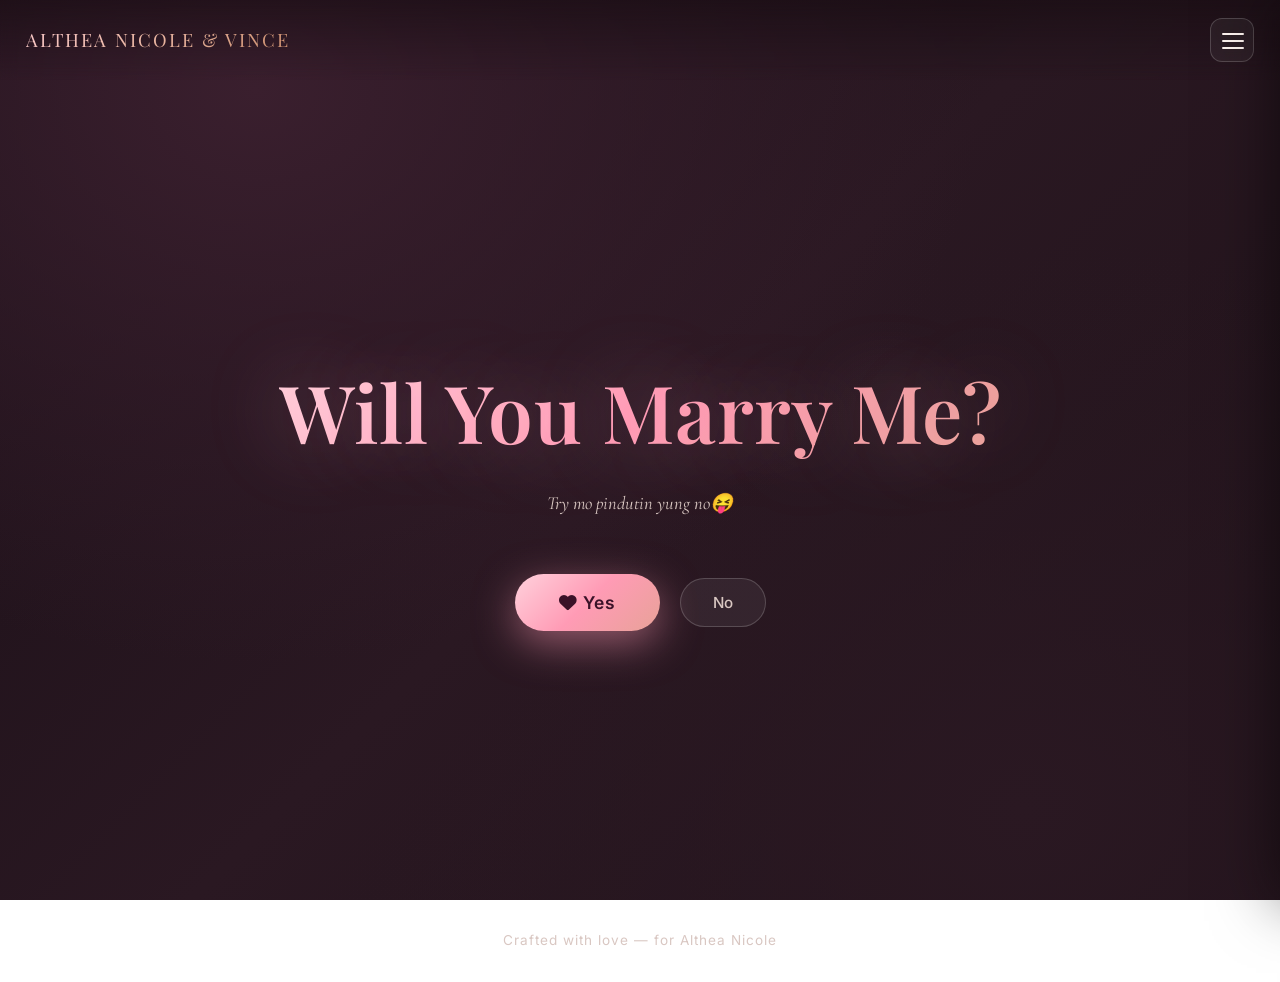
==== marry.html @ 07c17ad5 "Add files via upload" ====
<!DOCTYPE html>
<html lang="en">
<head>
<meta charset="UTF-8">
<meta name="viewport" content="width=device-width,initial-scale=1">
<title>Will You Marry Me?</title>
<meta name="description" content="A premium romantic story made just for you.">
<link rel="preconnect" href="https://fonts.googleapis.com">
<link rel="preconnect" href="https://fonts.gstatic.com" crossorigin>
<link href="https://fonts.googleapis.com/css2?family=Playfair+Display:wght@500;600;700&family=Cormorant+Garamond:ital,wght@1,400;1,500&family=Inter:wght@300;400;500;600&family=Dancing+Script:wght@500;700&display=swap" rel="stylesheet">
<link rel="stylesheet" href="https://cdnjs.cloudflare.com/ajax/libs/font-awesome/6.5.2/css/all.min.css">
<link rel="stylesheet" href="style.css">
</head>
<body>
<main>

<section class="marry" id="marryMain">
  <h1>Will You Marry Me?</h1>
  <p class="sub">Try mo pindutin yung no😝</p>
  <div class="marry-btns" id="marryBtns">
    <button id="yesBtn"><i class="fa-solid fa-heart"></i> Yes</button>
    <button id="noBtn">No</button>
  </div>
</section>

<div class="celebration" id="celebration">
  <h1>U Said Yes</h1>
  <p class="forever">Forever nayan madi nak ibat-batin wen.</p>
</div>

</main>
<footer>Crafted with love &mdash; for Althea Nicole</footer>
<script src="script.js"></script>
<script>initMarry();</script>
</body>
</html>
---- style.css ----
/* ============================================================
   FOR MY LOVE — Premium Romantic Website (v2)
   Luxury aesthetic: soft pink, rose gold, glassmorphism
   ============================================================ */

:root{
  --bg-1:#1a0f17;
  --bg-2:#2a1822;
  --bg-3:#3a1f2e;
  --surface: rgba(255,255,255,0.06);
  --surface-2: rgba(255,255,255,0.10);
  --border: rgba(255,255,255,0.18);
  --text:#fff6f2;
  --muted:#d9c7c2;
  --pink:#ffb6c8;
  --pink-2:#ff8fb1;
  --pink-soft:#ffd8e4;
  --rose-gold:#e8b4a0;
  --rose-gold-2:#c98c6b;
  --gradient-pink: linear-gradient(135deg,#ffd1dc 0%, #ff9bb5 50%, #e8a298 100%);
  --gradient-rose: linear-gradient(135deg,#f8c8c8 0%, #e8b4a0 50%, #c98c6b 100%);
  --gradient-bg: radial-gradient(at 20% 10%, #3a1f2e 0%, transparent 50%),
                 radial-gradient(at 80% 90%, #2a1822 0%, transparent 50%),
                 linear-gradient(135deg,#1a0f17 0%, #2a1822 50%, #1f1219 100%);
  --shadow-soft: 0 10px 40px rgba(255,140,170,.18), 0 2px 10px rgba(0,0,0,.25);
  --shadow-lg: 0 30px 80px rgba(255,140,170,.25), 0 10px 30px rgba(0,0,0,.4);
  --glow: 0 0 24px rgba(255,182,200,.55), 0 0 60px rgba(255,140,170,.25);
  --radius:18px;
  --ease: cubic-bezier(.22,.61,.36,1);
}

*{box-sizing:border-box;margin:0;padding:0}
html,body{min-height:100%}
body{
  font-family:'Inter','Poppins',system-ui,sans-serif;
  color:var(--text);
  background:var(--gradient-bg);
  background-attachment:fixed;
  line-height:1.6;
  -webkit-font-smoothing:antialiased;
  overflow-x:hidden;
}
a{color:inherit;text-decoration:none}
img{max-width:100%;display:block}
h1,h2,h3{font-family:'Playfair Display','Cormorant Garamond',serif;font-weight:600;letter-spacing:.5px}

/* ===== Background particles ===== */
.particles{position:fixed;inset:0;z-index:0;pointer-events:none;overflow:hidden}
.particles span{
  position:absolute;bottom:-40px;
  color:var(--pink-soft);opacity:.45;
  filter:blur(.3px);
  animation:rise linear infinite;
}
@keyframes rise{
  0%{transform:translateY(0) scale(.6) rotate(0);opacity:0}
  10%{opacity:.7}
  100%{transform:translateY(-115vh) scale(1.1) rotate(360deg);opacity:0}
}

/* ===== Navigation: Hamburger + Glass Sidebar ===== */
.topbar{
  position:fixed;top:0;left:0;right:0;z-index:90;
  display:flex;align-items:center;justify-content:space-between;
  padding:18px 26px;
  background:linear-gradient(to bottom, rgba(20,10,15,.55), transparent);
  backdrop-filter:blur(8px);
  -webkit-backdrop-filter:blur(8px);
}
.brand{
  font-family:'Playfair Display',serif;
  font-size:1.15rem;letter-spacing:2px;text-transform:uppercase;
  background:var(--gradient-rose);
  -webkit-background-clip:text;background-clip:text;color:transparent;
}
.hamburger{
  position:relative;width:44px;height:44px;border:none;cursor:pointer;
  background:var(--surface);backdrop-filter:blur(10px);
  border:1px solid var(--border);border-radius:12px;
  display:grid;place-items:center;transition:.3s var(--ease);
}
.hamburger:hover{background:var(--surface-2);box-shadow:var(--glow)}
.hamburger span{
  position:absolute;left:11px;width:22px;height:2px;
  background:var(--text);border-radius:2px;
  transition:.35s var(--ease);
}
.hamburger span:nth-child(1){top:14px}
.hamburger span:nth-child(2){top:21px}
.hamburger span:nth-child(3){top:28px}
.hamburger.open span:nth-child(1){top:21px;transform:rotate(45deg)}
.hamburger.open span:nth-child(2){opacity:0}
.hamburger.open span:nth-child(3){top:21px;transform:rotate(-45deg)}

.menu-overlay{
  position:fixed;inset:0;background:rgba(0,0,0,.55);
  backdrop-filter:blur(6px);opacity:0;pointer-events:none;
  transition:opacity .35s var(--ease);z-index:95;
}
.menu-overlay.open{opacity:1;pointer-events:auto}

.sidemenu{
  position:fixed;top:0;right:0;height:100%;
  width:min(340px,86vw);z-index:100;
  background:rgba(30,18,24,.55);
  backdrop-filter:blur(22px);-webkit-backdrop-filter:blur(22px);
  border-left:1px solid var(--border);
  box-shadow:-20px 0 60px rgba(0,0,0,.55);
  transform:translateX(105%);
  transition:transform .5s var(--ease);
  display:flex;flex-direction:column;
  padding:90px 28px 30px;
  
  overflow-y: auto;
overflow-x: hidden;
scroll-behavior: smooth;
}
.sidemenu.open{transform:translateX(0)}
.sidemenu .close{
  position:absolute;top:22px;right:22px;
  width:38px;height:38px;border-radius:50%;
  background:var(--surface);border:1px solid var(--border);color:var(--text);
  cursor:pointer;display:grid;place-items:center;transition:.3s;
}
.sidemenu .close:hover{background:var(--surface-2);transform:rotate(90deg)}
.sidemenu h3{
  font-size:.78rem;letter-spacing:3px;text-transform:uppercase;
  color:var(--muted);margin-bottom:18px;font-family:'Inter',sans-serif;font-weight:500;
}
.sidemenu ul{list-style:none;display:flex;flex-direction:column;gap:4px}
.sidemenu a{
  display:flex;align-items:center;gap:14px;
  padding:13px 16px;border-radius:12px;
  font-size:.98rem;color:var(--text);
  transition:.3s var(--ease);
  border:1px solid transparent;
}
.sidemenu a i{width:18px;color:var(--pink);font-size:.95rem;transition:.3s}
.sidemenu a:hover{background:var(--surface);transform:translateX(4px)}
.sidemenu a.active{
  background:var(--gradient-pink);color:#3a1228;font-weight:600;
  box-shadow:0 8px 24px rgba(255,155,181,.35);
}
.sidemenu a.active i{color:#3a1228}

/* ===== Layout ===== */
main{position:relative;z-index:2;padding-top:90px;min-height:100vh}
.container{max-width:1100px;margin:0 auto;padding:0 24px}
section{padding:60px 0}

.page-title{
  text-align:center;font-size:clamp(2rem,5vw,3.4rem);
  margin-bottom:8px;
  background:var(--gradient-pink);
  -webkit-background-clip:text;background-clip:text;color:transparent;
  text-shadow:0 0 60px rgba(255,182,200,.25);
}
.page-subtitle{text-align:center;color:var(--muted);margin-bottom:48px;font-style:italic}

/* ===== Glass card ===== */
.glass{
  background:var(--surface);
  backdrop-filter:blur(14px);-webkit-backdrop-filter:blur(14px);
  border:1px solid var(--border);
  border-radius:var(--radius);
  box-shadow:var(--shadow-soft);
}

/* ===== Buttons ===== */
.btn{
  display:inline-flex;align-items:center;gap:10px;
  padding:14px 30px;border-radius:50px;
  font-family:'Inter',sans-serif;font-weight:500;font-size:.95rem;
  letter-spacing:.5px;cursor:pointer;border:none;
  background:var(--gradient-pink);color:#3a1228;
  box-shadow:var(--shadow-soft);
  transition:.35s var(--ease);
}
.btn:hover{transform:translateY(-2px);box-shadow:var(--shadow-lg)}
.btn.ghost{
  background:var(--surface);color:var(--text);
  border:1px solid var(--border);backdrop-filter:blur(10px);
}
.btn.ghost:hover{background:var(--surface-2)}

/* ===== HOME ===== */
.hero{
  min-height:calc(100vh - 90px);
  display:flex;flex-direction:column;align-items:center;justify-content:center;
  text-align:center;padding:40px 24px;
}
.hero .typing{color:var(--muted);font-size:1.05rem;margin-bottom:24px;min-height:1.5em;letter-spacing:.5px}
.hero .typing::after{content:"|";color:var(--pink);animation:blink 1s steps(1) infinite;margin-left:2px}
@keyframes blink{50%{opacity:0}}
.hero h1{
  font-size:clamp(2.8rem,8vw,5.5rem);font-weight:700;
  background:var(--gradient-pink);
  -webkit-background-clip:text;background-clip:text;color:transparent;
  text-shadow:0 0 80px rgba(255,182,200,.35);
  margin-bottom:6px;line-height:1.1;
}
.hero .name{
  font-family:'Dancing Script',cursive;font-weight:700;
  font-size:clamp(2rem,6vw,3.6rem);
  color:var(--rose-gold);
  margin-bottom:36px;
}
.hero .btn{margin-top:14px}

/* ===== Story timeline ===== */
.timeline{position:relative;max-width:760px;margin:0 auto;padding:20px 0}
.timeline::before{
  content:"";position:absolute;left:24px;top:0;bottom:0;width:2px;
  background:linear-gradient(to bottom,transparent,var(--pink),transparent);
}
@media(min-width:760px){.timeline::before{left:50%;transform:translateX(-50%)}}
.t-item{position:relative;margin:0 0 32px 60px;opacity:0;transform:translateY(24px);transition:.7s var(--ease)}
@media(min-width:760px){
  .t-item{width:46%;margin-left:0}
  .t-item:nth-child(even){margin-left:54%}
}
.t-item.in{opacity:1;transform:none}
.t-dot{
  position:absolute;left:-46px;top:18px;width:14px;height:14px;border-radius:50%;
  background:var(--pink);box-shadow:var(--glow);
}
@media(min-width:760px){
  .t-dot{left:auto;right:-31px}
  .t-item:nth-child(even) .t-dot{left:-31px;right:auto}
}
.t-card{padding:20px 22px;border-radius:14px}
.t-card h4{color:var(--pink);font-family:'Inter',sans-serif;font-size:.85rem;letter-spacing:1.5px;text-transform:uppercase;margin-bottom:8px;display:flex;align-items:center;gap:8px}
.t-card p{color:var(--text);line-height:1.65}
.t-card .meta{color:var(--muted);font-size:.8rem;margin-top:10px;display:flex;gap:14px}

/* ===== Gallery ===== */
.gallery-actions{display:flex;justify-content:center;margin-bottom:36px}
.gallery-grid{
  display:grid;gap:22px;
  grid-template-columns:repeat(auto-fill,minmax(260px,1fr));
}
.mem-card{
  border-radius:var(--radius);overflow:hidden;
  display:flex;flex-direction:column;
  opacity:0;transform:translateY(20px);
  animation:fadeUp .6s var(--ease) forwards;
  transition:.4s var(--ease);
}
.mem-card:hover{transform:translateY(-6px);box-shadow:var(--shadow-lg)}
.mem-card .img{aspect-ratio:4/3;overflow:hidden;background:#000}
.mem-card .img img{width:100%;height:100%;object-fit:cover;transition:.6s var(--ease)}
.mem-card:hover .img img{transform:scale(1.06)}
.mem-card .body{padding:16px 18px 18px;height: auto;}
.mem-card .date{font-size:.78rem;letter-spacing:1.5px;color:var(--pink);text-transform:uppercase;margin-bottom:6px;display:flex;align-items:center;gap:8px}
.mem-card .desc{color:var(--text);font-size:.95rem;line-height:1.55;white-space: pre-wrap;
word-break: break-word;
overflow-wrap: break-word;
height: auto;
max-height: none;}
.mem-card .del{
  position:absolute;top:10px;right:10px;
  width:32px;height:32px;border-radius:50%;border:none;cursor:pointer;
  background:rgba(0,0,0,.55);color:#fff;backdrop-filter:blur(6px);
  opacity:0;transition:.3s;
}
.mem-card{position:relative}
.mem-card:hover .del{opacity:1}
.empty{
  text-align:center;padding:60px 20px;color:var(--muted);
  border-radius:var(--radius);
}
.mem-card .edit{
  position: absolute;
  top: 12px;
  right: 12px;

  width: 42px;
  height: 42px;
  border: none;
  border-radius: 50%;

  display: flex;
  align-items: center;
  justify-content: center;

  background: rgba(255,255,255,.12);
  backdrop-filter: blur(10px);
  -webkit-backdrop-filter: blur(10px);

  color: #fff;
  cursor: pointer;

  transition: all .3s ease;
  box-shadow: 0 4px 15px rgba(0,0,0,.2);
}

.mem-card .edit:hover{
  transform: translateY(-2px) scale(1.08);
  background: #b266ff;
  color: #fff;
  box-shadow:
    0 0 10px rgba(178,102,255,.5),
    0 0 25px rgba(178,102,255,.35);
}

.mem-card .edit:active{
  transform: scale(.95);
}

.mem-card .edit i{
  font-size: .95rem;
}
.empty i{font-size:3rem;color:var(--pink);margin-bottom:14px;display:block}

@keyframes fadeUp{to{opacity:1;transform:none}}
.view{
  margin: 10px 18px 0;
  padding: 10px 12px;
  border: none;
  border-radius: 12px;
  cursor: pointer;

  background: rgba(255,255,255,.12);
  color: #fff;

  display: flex;
  align-items: center;
  justify-content: center;
  gap: 8px;

  transition: .3s ease;
}

.view:hover{
  background: #b266ff;
  transform: translateY(-2px);
}

/* IMAGE MODAL */
.img-overlay{
  position: fixed;
  inset: 0;
  background: rgba(0,0,0,.75);
  display: none;
  align-items: center;
  justify-content: center;
  z-index: 999;
}

.img-overlay.show{
  display: flex;
}

.img-modal{
  max-width: 90%;
  max-height: 90%;
  text-align: center;
}

.img-modal img{
  max-width: 100%;
  max-height: 80vh;
  border-radius: 16px;
  box-shadow: 0 10px 40px rgba(0,0,0,.5);
}

#closeImg{
  margin-top: 12px;
  padding: 10px 16px;
  border: none;
  border-radius: 10px;
  cursor: pointer;
}

/* ===== Modal ===== */
.modal-overlay{
  position:fixed;inset:0;z-index:200;
  background:rgba(0,0,0,.65);backdrop-filter:blur(8px);
  display:none;align-items:center;justify-content:center;
  padding:20px;opacity:0;transition:opacity .3s var(--ease);
}
.modal-overlay.show{display:flex;opacity:1}
.modal{
  width:100%;max-width:480px;
  background:rgba(40,22,30,.85);
  backdrop-filter:blur(20px);
  border:1px solid var(--border);
  border-radius:20px;padding:30px;
  transform:scale(.95);transition:transform .35s var(--ease);
  max-height:90vh;overflow-y:auto;
}
.modal-overlay.show .modal{transform:scale(1)}
.modal h3{font-size:1.6rem;margin-bottom:6px;color:var(--pink-soft)}
.modal .sub{color:var(--muted);font-size:.9rem;margin-bottom:22px}
.field{margin-bottom:16px}
.field label{display:block;font-size:.8rem;letter-spacing:1.2px;text-transform:uppercase;color:var(--muted);margin-bottom:8px}
.field input[type=text],.field input[type=date],.field textarea{
  width:100%;padding:12px 14px;border-radius:10px;
  background:rgba(255,255,255,.07);border:1px solid var(--border);
  color:var(--text);font-family:inherit;font-size:.95rem;outline:none;transition:.25s;
}
.field input:focus,.field textarea:focus{border-color:var(--pink);background:rgba(255,255,255,.1)}
.field textarea{min-height:90px;resize:vertical}
.file-drop{
  border:2px dashed var(--border);border-radius:12px;
  padding:24px;text-align:center;cursor:pointer;
  transition:.25s;color:var(--muted);
}
.file-drop:hover{border-color:var(--pink);color:var(--pink-soft);background:rgba(255,255,255,.04)}
.file-drop i{font-size:1.6rem;display:block;margin-bottom:8px;color:var(--pink)}
.file-drop input{display:none}
.preview{margin-top:12px;border-radius:10px;overflow:hidden;max-height:200px}
.preview img{width:100%;object-fit:cover;max-height:200px}
.modal-actions{display:flex;gap:10px;justify-content:flex-end;margin-top:22px}

/* ===== Reasons (flip cards) ===== */
.reasons-grid{display:grid;gap:20px;grid-template-columns:repeat(auto-fill,minmax(220px,1fr))}
.flip{perspective:1200px;height:200px;cursor:pointer}
.flip-inner{position:relative;width:100%;height:100%;transition:transform .7s var(--ease);transform-style:preserve-3d}
.flip.flipped .flip-inner{transform:rotateY(180deg)}
.flip-face{
  position:absolute;inset:0;border-radius:var(--radius);padding:22px;
  display:grid;place-items:center;text-align:center;
  backface-visibility:hidden;-webkit-backface-visibility:hidden;
}
.flip-front{background:var(--gradient-pink);color:#3a1228;box-shadow:var(--shadow-soft)}
.flip-front .num{font-family:'Playfair Display',serif;font-size:2.4rem;font-weight:700}
.flip-back{
  transform:rotateY(180deg);
  background:rgba(40,22,30,.85);backdrop-filter:blur(14px);
  border:1px solid var(--border);color:var(--text);font-size:.95rem;line-height:1.5;
}

/* ===== Timeline page ===== */
.feed{display:flex;flex-direction:column;gap:18px;max-width:640px;margin:0 auto}
.feed-card{
  padding:20px 22px;border-radius:14px;position:relative;
  opacity:0;transform:translateY(16px);animation:fadeUp .55s var(--ease) forwards;
}
.feed-card .when{font-size:.78rem;letter-spacing:1.5px;color:var(--pink);text-transform:uppercase;margin-bottom:6px;display:flex;align-items:center;gap:8px}
.feed-card .msg{font-size:1.02rem;line-height:1.6}
.feed-card .del{position:absolute;top:12px;right:12px;background:transparent;border:none;color:var(--muted);cursor:pointer;font-size:.9rem;transition:.2s}
.feed-card .del:hover{color:var(--pink)}
.event-title{
  text-align: center;
  font-size: 1.3rem;
  font-weight: 600;

  color: #ff8fb1;
  margin: 10px 0 12px;

  letter-spacing: 1px;
}

/* ===== Timer (countdown) ===== */
.countdown{display:grid;grid-template-columns:repeat(4,1fr);gap:14px;max-width:640px;margin:30px auto}
.cell{padding:24px 8px;text-align:center;border-radius:16px}
.cell .num{font-family:'Playfair Display',serif;font-size:clamp(1.8rem,5vw,2.8rem);color:var(--pink-soft)}
.cell .lbl{font-size:.7rem;letter-spacing:2px;text-transform:uppercase;color:var(--muted);margin-top:4px}

/* ===== Letter / Confession / Future ===== */
.letter{max-width:680px;margin:0 auto;padding:40px 36px;border-radius:22px;font-size:1.05rem;line-height:1.85}
.letter p{margin-bottom:16px}
.signature{font-family:'Dancing Script',cursive;font-size:1.8rem;color:var(--rose-gold);text-align:right;margin-top:20px}

/* ===== Game ===== */
.game-grid{display:grid;grid-template-columns:repeat(6,1fr);gap:10px;max-width:440px;margin:30px auto}
.game-grid button{
  aspect-ratio:1;border:none;border-radius:10px;font-size:1.4rem;cursor:pointer;
  background:var(--surface);backdrop-filter:blur(8px);border:1px solid var(--border);
  transition:.2s var(--ease);color:var(--text);
}
.game-grid button:hover{background:var(--surface-2);transform:scale(.95)}
.game-msg{text-align:center;color:var(--pink-soft);min-height:1.5em;margin-top:14px}

/* ===== Music ===== */
.player{max-width:520px;margin:0 auto;padding:30px;border-radius:22px;text-align:center}
.player h3{font-size:1.4rem;margin-bottom:6px}
.player .artist{color:var(--muted);margin-bottom:20px}
.player audio{width:100%;margin-top:14px}

/* ===== MARRY ME ===== */
.marry{
  min-height:calc(100vh - 90px);
  display:flex;flex-direction:column;align-items:center;justify-content:center;
  text-align:center;padding:40px 24px;position:relative;overflow:hidden;
}
.marry h1{
  font-size:clamp(2.6rem,8vw,5rem);
  background:var(--gradient-pink);
  -webkit-background-clip:text;background-clip:text;color:transparent;
  margin-bottom:14px;text-shadow:0 0 80px rgba(255,182,200,.4);
}
.marry .sub{
  font-family:'Cormorant Garamond','Playfair Display',serif;font-style:italic;
  color:var(--muted);max-width:560px;font-size:1.15rem;margin-bottom:44px;
}
.marry-btns{display:flex;gap:20px;align-items:center;position:relative;height:80px}
#yesBtn{
  padding:18px 44px;border-radius:50px;border:none;cursor:pointer;
  font-family:'Inter',sans-serif;font-weight:600;font-size:1.1rem;letter-spacing:1px;
  background:var(--gradient-pink);color:#3a1228;
  box-shadow:0 12px 40px rgba(255,155,181,.5);
  transition:transform .4s var(--ease), box-shadow .4s var(--ease);
}
#yesBtn:hover{box-shadow:0 16px 50px rgba(255,155,181,.7)}
#noBtn{
  padding:14px 32px;border-radius:50px;border:1px solid var(--border);cursor:pointer;
  font-family:'Inter',sans-serif;font-weight:500;font-size:.95rem;
  background:rgba(255,255,255,.06);color:var(--muted);
  transition:transform .35s var(--ease), width .3s, padding .3s, font-size .3s;
  position:relative;
}
#noBtn:hover{background:rgba(255,255,255,.1);color:var(--text)}

/* Celebration */
.celebration{
  position:fixed;inset:0;display:none;align-items:center;justify-content:center;
  flex-direction:column;text-align:center;padding:24px;z-index:50;
  background:radial-gradient(ellipse at center, rgba(60,30,45,.4), rgba(20,10,15,.85));
}
.celebration.show{display:flex}
.celebration h1{
  font-size:clamp(3rem,10vw,6.5rem);
  background:var(--gradient-pink);
  -webkit-background-clip:text;background-clip:text;color:transparent;
  opacity:0;animation:scaleIn 1.2s var(--ease) .4s forwards;
  text-shadow:0 0 80px rgba(255,182,200,.6);
}
.celebration .forever{
  font-family:'Dancing Script',cursive;font-size:clamp(1.6rem,4vw,2.6rem);
  color:var(--rose-gold);margin-top:20px;opacity:0;
  animation:scaleIn 1.2s var(--ease) 1.4s forwards;
}
@keyframes scaleIn{from{opacity:0;transform:scale(.7)}to{opacity:1;transform:scale(1)}}

/* Flower bloom */
.flower{position:absolute;width:0;height:0;pointer-events:none;animation:bloom 1.5s var(--ease) forwards}
.flower .petal{
  position:absolute;width:30px;height:42px;left:-15px;top:-32px;
  background:radial-gradient(ellipse at 50% 100%,#ffd1dc,#ff9bb5);
  border-radius:50% 50% 50% 50% / 60% 60% 40% 40%;
  transform-origin:50% 100%;
  box-shadow:0 4px 16px rgba(255,155,181,.35);
}
.flower .center{
  position:absolute;width:14px;height:14px;left:-7px;top:-7px;border-radius:50%;
  background:radial-gradient(circle,#fff4b5,#e8b4a0);
}
@keyframes bloom{
  0%{transform:scale(0) rotate(0)}
  60%{transform:scale(1.15) rotate(180deg)}
  100%{transform:scale(1) rotate(360deg)}
}

/* Falling petals */
.petal-fall{
  position:fixed;top:-30px;width:14px;height:18px;
  background:radial-gradient(ellipse at 50% 100%,#ffd1dc,#ff9bb5);
  border-radius:50% 50% 50% 50% / 60% 60% 40% 40%;
  pointer-events:none;z-index:40;
  animation:fall linear infinite;
}
@keyframes fall{
  0%{transform:translateY(0) rotate(0);opacity:0}
  10%{opacity:1}
  100%{transform:translateY(110vh) rotate(720deg);opacity:.7}
}

/* ===== Footer ===== */
footer{
  position:relative;z-index:2;
  text-align:center;padding:30px 20px;color:var(--muted);
  font-size:.85rem;letter-spacing:1px;
}

/* ===== Responsive tweaks ===== */
@media(max-width:600px){
  .topbar{padding:14px 18px}
  section{padding:40px 0}
  .modal{padding:24px}
  .game-grid{grid-template-columns:repeat(5,1fr)}
}
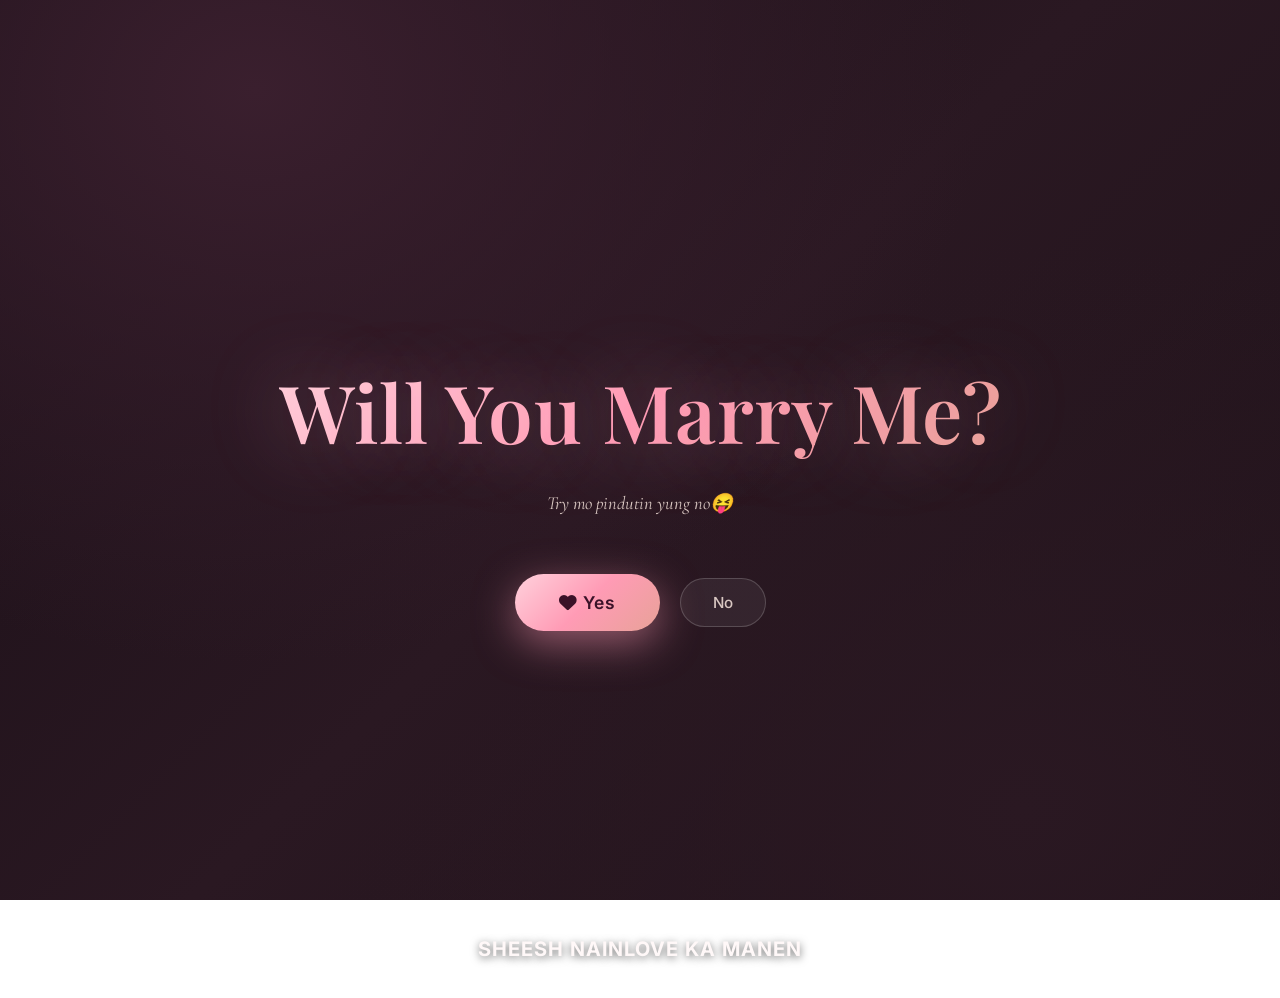
==== commit 85170dea: "Update marriage message and footer styling" ====
--- a/marry.html
+++ b/marry.html
@@ -24,12 +24,76 @@
 </section>
 
 <div class="celebration" id="celebration">
-  <h1>U Said Yes</h1>
-  <p class="forever">Forever nayan madi nak ibat-batin wen.</p>
+  <div class="celebration-content">
+
+    <div class="msg title-box">
+      <h1>U Said Yes</h1>
+    </div>
+
+    <div class="msg">
+      <p class="forever">Love ko, baket, baby ko</p>
+    </div>
+
+    <div>
+      <p class="msg">
+        Pinipili kita ngayon, hindi lang bilang aking asawa, kundi bilang kaibigan, kakampi, at ngayon, bilang tahanan.
+      </p>
+    </div>
+
+    <div>
+      <p class="msg">
+        Pinapangako kong mamahalin kita sa lahat ng panahon sa saya at sa lungkot, sa hirap at sa ginhawa.
+        </p>
+    </div>
+
+    <div>
+      <p class="msg">
+        Panghahawakan ko ang iyong kamay at sasamahan kita sa bawat hakbang ng iyong buhay.
+      </p>
+    </div>
+
+    <div>
+      <p class="msg">
+        Nangangako akong mamahalin kita, ituturing kang aking prinsesa, at pupurihin sa bawat bagay na iyong ginagawa.
+      </p>
+    </div>
+
+    <div>
+      <p class="msg">
+        Magiging tahanan mo ako sa mga panahong pakiramdam mo'y wala kang mapuntahan.
+      </p>
+    </div>
+
+    <div>
+      <p class="msg">
+        Aalagaan kita, rerespetuhin, at igagalang pero medyo hahaha
+      </p>
+    </div>
+
+    <div>
+      <p class="msg">
+        At sa araw araw ikaw ay aking mamahalin 
+      </p>
+    </div>
+
+    <div>
+      <p class="msg">
+        Mahal kita, lablab. Andito lang ako palagi hangga't kailangan mo ako.
+      </p>
+    </div>
+
+    <div class="msg final-msg">
+      <strong>Mahal na mahal kita. ❤️</strong>
+    </div>
+
+  </div>
 </div>
 
 </main>
-<footer>Crafted with love &mdash; for Althea Nicole</footer>
+<footer style=" font-size: 1.25rem;
+ line-height: 1.9;color: #fff8f8;text-shadow:
+ 0 2px 8px rgba(0,0,0,.6),
+ 0 0 20px rgba(255,255,255,.2);font-weight: 700;">SHEESH NAINLOVE KA MANEN</footer>
 <script src="script.js"></script>
 <script>initMarry();</script>
 </body>
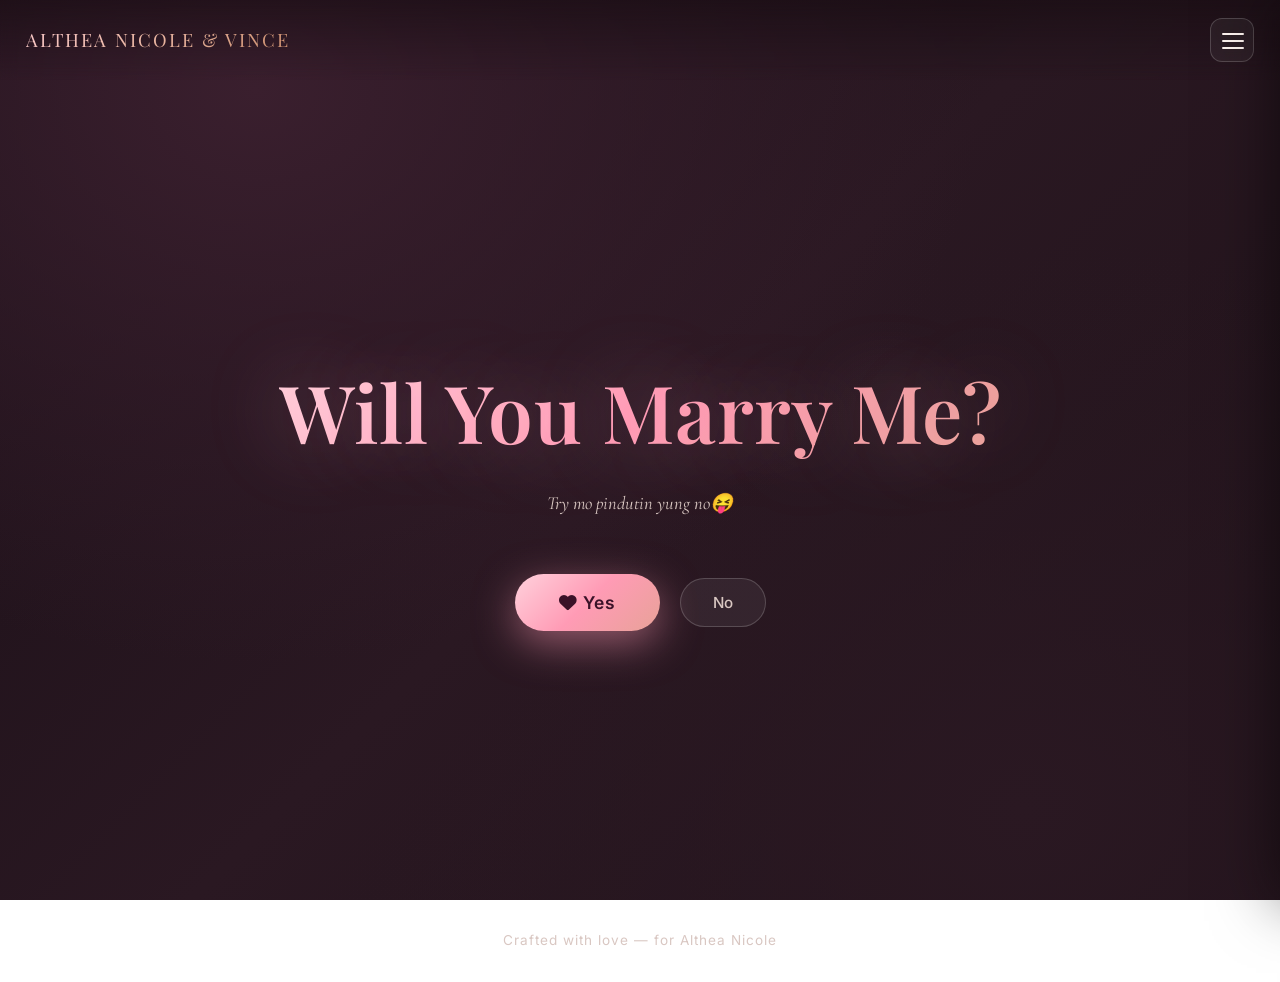
==== commit a77f1284: "Add files via upload" ====
--- a/marry.html
+++ b/marry.html
@@ -24,76 +24,12 @@
 </section>
 
 <div class="celebration" id="celebration">
-  <div class="celebration-content">
-
-    <div class="msg title-box">
-      <h1>U Said Yes</h1>
-    </div>
-
-    <div class="msg">
-      <p class="forever">Love ko, baket, baby ko</p>
-    </div>
-
-    <div>
-      <p class="msg">
-        Pinipili kita ngayon, hindi lang bilang aking asawa, kundi bilang kaibigan, kakampi, at ngayon, bilang tahanan.
-      </p>
-    </div>
-
-    <div>
-      <p class="msg">
-        Pinapangako kong mamahalin kita sa lahat ng panahon sa saya at sa lungkot, sa hirap at sa ginhawa.
-        </p>
-    </div>
-
-    <div>
-      <p class="msg">
-        Panghahawakan ko ang iyong kamay at sasamahan kita sa bawat hakbang ng iyong buhay.
-      </p>
-    </div>
-
-    <div>
-      <p class="msg">
-        Nangangako akong mamahalin kita, ituturing kang aking prinsesa, at pupurihin sa bawat bagay na iyong ginagawa.
-      </p>
-    </div>
-
-    <div>
-      <p class="msg">
-        Magiging tahanan mo ako sa mga panahong pakiramdam mo'y wala kang mapuntahan.
-      </p>
-    </div>
-
-    <div>
-      <p class="msg">
-        Aalagaan kita, rerespetuhin, at igagalang pero medyo hahaha
-      </p>
-    </div>
-
-    <div>
-      <p class="msg">
-        At sa araw araw ikaw ay aking mamahalin 
-      </p>
-    </div>
-
-    <div>
-      <p class="msg">
-        Mahal kita, lablab. Andito lang ako palagi hangga't kailangan mo ako.
-      </p>
-    </div>
-
-    <div class="msg final-msg">
-      <strong>Mahal na mahal kita. ❤️</strong>
-    </div>
-
-  </div>
+  <h1>U Said Yes</h1>
+  <p class="forever">Forever nayan madi nak ibat-batin wen.</p>
 </div>
 
 </main>
-<footer style=" font-size: 1.25rem;
- line-height: 1.9;color: #fff8f8;text-shadow:
- 0 2px 8px rgba(0,0,0,.6),
- 0 0 20px rgba(255,255,255,.2);font-weight: 700;">SHEESH NAINLOVE KA MANEN</footer>
+<footer>Crafted with love &mdash; for Althea Nicole</footer>
 <script src="script.js"></script>
 <script>initMarry();</script>
 </body>
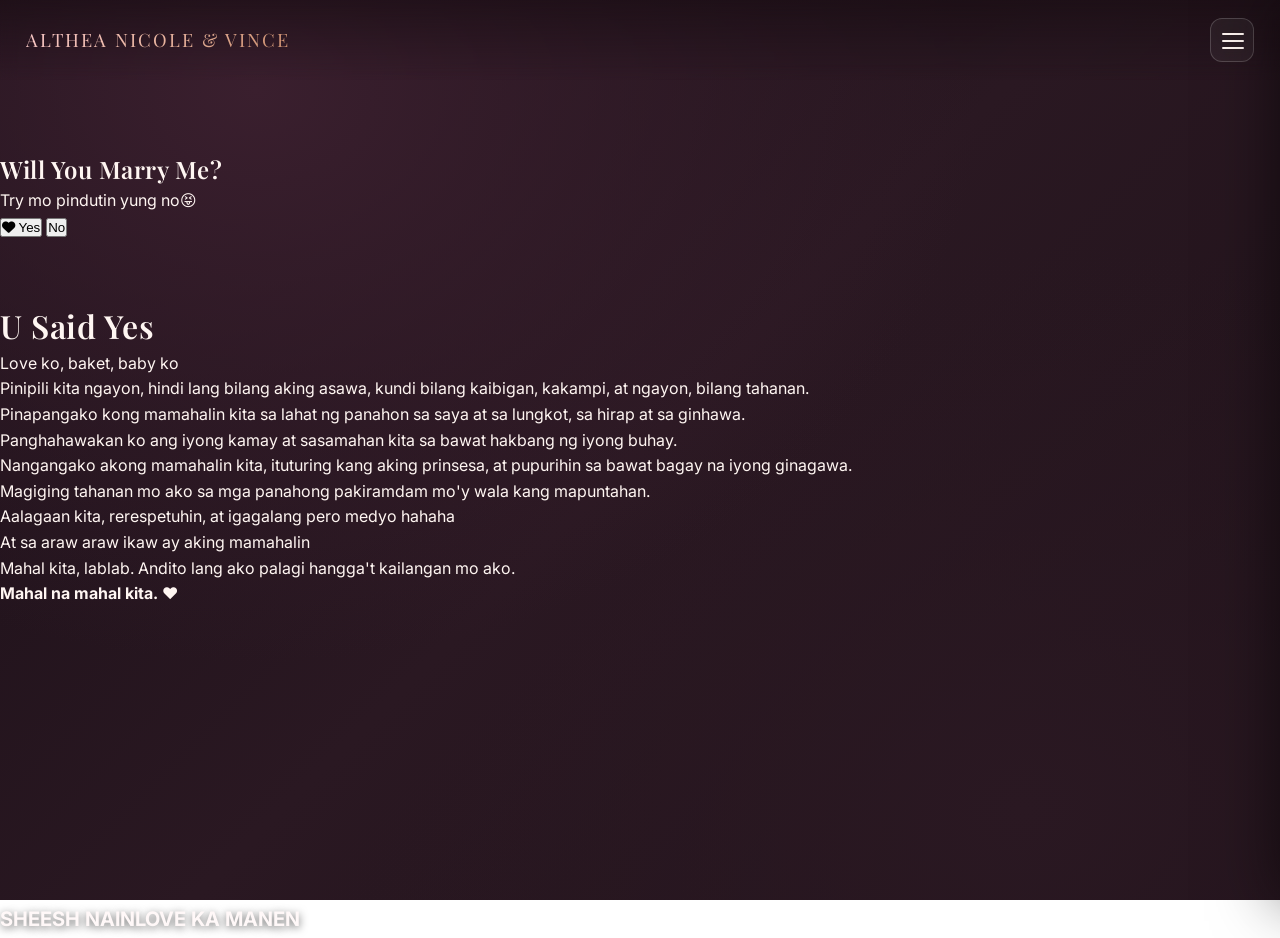
==== commit 577bbc3c: "Revamp marriage proposal message and footer" ====
--- a/marry.html
+++ b/marry.html
@@ -24,12 +24,76 @@
 </section>
 
 <div class="celebration" id="celebration">
-  <h1>U Said Yes</h1>
-  <p class="forever">Forever nayan madi nak ibat-batin wen.</p>
+  <div class="celebration-content">
+
+    <div class="msg title-box">
+      <h1>U Said Yes</h1>
+    </div>
+
+    <div class="msg">
+      <p class="forever">Love ko, baket, baby ko</p>
+    </div>
+
+    <div>
+      <p class="msg">
+        Pinipili kita ngayon, hindi lang bilang aking asawa, kundi bilang kaibigan, kakampi, at ngayon, bilang tahanan.
+      </p>
+    </div>
+
+    <div>
+      <p class="msg">
+        Pinapangako kong mamahalin kita sa lahat ng panahon sa saya at sa lungkot, sa hirap at sa ginhawa.
+        </p>
+    </div>
+
+    <div>
+      <p class="msg">
+        Panghahawakan ko ang iyong kamay at sasamahan kita sa bawat hakbang ng iyong buhay.
+      </p>
+    </div>
+
+    <div>
+      <p class="msg">
+        Nangangako akong mamahalin kita, ituturing kang aking prinsesa, at pupurihin sa bawat bagay na iyong ginagawa.
+      </p>
+    </div>
+
+    <div>
+      <p class="msg">
+        Magiging tahanan mo ako sa mga panahong pakiramdam mo'y wala kang mapuntahan.
+      </p>
+    </div>
+
+    <div>
+      <p class="msg">
+        Aalagaan kita, rerespetuhin, at igagalang pero medyo hahaha
+      </p>
+    </div>
+
+    <div>
+      <p class="msg">
+        At sa araw araw ikaw ay aking mamahalin 
+      </p>
+    </div>
+
+    <div>
+      <p class="msg">
+        Mahal kita, lablab. Andito lang ako palagi hangga't kailangan mo ako.
+      </p>
+    </div>
+
+    <div class="msg final-msg">
+      <strong>Mahal na mahal kita. ❤️</strong>
+    </div>
+
+  </div>
 </div>
 
 </main>
-<footer>Crafted with love &mdash; for Althea Nicole</footer>
+<footer style=" font-size: 1.25rem;
+ line-height: 1.9;color: #fff8f8;text-shadow:
+ 0 2px 8px rgba(0,0,0,.6),
+ 0 0 20px rgba(255,255,255,.2);font-weight: 700;">SHEESH NAINLOVE KA MANEN</footer>
 <script src="script.js"></script>
 <script>initMarry();</script>
 </body>
--- a/style.css
+++ b/style.css
@@ -480,92 +480,179 @@
 .player audio{width:100%;margin-top:14px}
 
 /* ===== MARRY ME ===== */
-.marry{
-  min-height:calc(100vh - 90px);
-  display:flex;flex-direction:column;align-items:center;justify-content:center;
-  text-align:center;padding:40px 24px;position:relative;overflow:hidden;
-}
-.marry h1{
-  font-size:clamp(2.6rem,8vw,5rem);
-  background:var(--gradient-pink);
-  -webkit-background-clip:text;background-clip:text;color:transparent;
-  margin-bottom:14px;text-shadow:0 0 80px rgba(255,182,200,.4);
-}
-.marry .sub{
-  font-family:'Cormorant Garamond','Playfair Display',serif;font-style:italic;
-  color:var(--muted);max-width:560px;font-size:1.15rem;margin-bottom:44px;
-}
-.marry-btns{display:flex;gap:20px;align-items:center;position:relative;height:80px}
-#yesBtn{
-  padding:18px 44px;border-radius:50px;border:none;cursor:pointer;
-  font-family:'Inter',sans-serif;font-weight:600;font-size:1.1rem;letter-spacing:1px;
-  background:var(--gradient-pink);color:#3a1228;
-  box-shadow:0 12px 40px rgba(255,155,181,.5);
-  transition:transform .4s var(--ease), box-shadow .4s var(--ease);
-}
-#yesBtn:hover{box-shadow:0 16px 50px rgba(255,155,181,.7)}
-#noBtn{
-  padding:14px 32px;border-radius:50px;border:1px solid var(--border);cursor:pointer;
-  font-family:'Inter',sans-serif;font-weight:500;font-size:.95rem;
-  background:rgba(255,255,255,.06);color:var(--muted);
-  transition:transform .35s var(--ease), width .3s, padding .3s, font-size .3s;
-  position:relative;
-}
-#noBtn:hover{background:rgba(255,255,255,.1);color:var(--text)}
-
-/* Celebration */
-.celebration{
-  position:fixed;inset:0;display:none;align-items:center;justify-content:center;
-  flex-direction:column;text-align:center;padding:24px;z-index:50;
-  background:radial-gradient(ellipse at center, rgba(60,30,45,.4), rgba(20,10,15,.85));
-}
-.celebration.show{display:flex}
-.celebration h1{
-  font-size:clamp(3rem,10vw,6.5rem);
-  background:var(--gradient-pink);
-  -webkit-background-clip:text;background-clip:text;color:transparent;
-  opacity:0;animation:scaleIn 1.2s var(--ease) .4s forwards;
-  text-shadow:0 0 80px rgba(255,182,200,.6);
-}
-.celebration .forever{
-  font-family:'Dancing Script',cursive;font-size:clamp(1.6rem,4vw,2.6rem);
-  color:var(--rose-gold);margin-top:20px;opacity:0;
-  animation:scaleIn 1.2s var(--ease) 1.4s forwards;
-}
-@keyframes scaleIn{from{opacity:0;transform:scale(.7)}to{opacity:1;transform:scale(1)}}
-
-/* Flower bloom */
-.flower{position:absolute;width:0;height:0;pointer-events:none;animation:bloom 1.5s var(--ease) forwards}
-.flower .petal{
-  position:absolute;width:30px;height:42px;left:-15px;top:-32px;
-  background:radial-gradient(ellipse at 50% 100%,#ffd1dc,#ff9bb5);
-  border-radius:50% 50% 50% 50% / 60% 60% 40% 40%;
-  transform-origin:50% 100%;
-  box-shadow:0 4px 16px rgba(255,155,181,.35);
-}
-.flower .center{
-  position:absolute;width:14px;height:14px;left:-7px;top:-7px;border-radius:50%;
-  background:radial-gradient(circle,#fff4b5,#e8b4a0);
-}
-@keyframes bloom{
-  0%{transform:scale(0) rotate(0)}
-  60%{transform:scale(1.15) rotate(180deg)}
-  100%{transform:scale(1) rotate(360deg)}
-}
-
-/* Falling petals */
-.petal-fall{
-  position:fixed;top:-30px;width:14px;height:18px;
-  background:radial-gradient(ellipse at 50% 100%,#ffd1dc,#ff9bb5);
-  border-radius:50% 50% 50% 50% / 60% 60% 40% 40%;
-  pointer-events:none;z-index:40;
-  animation:fall linear infinite;
-}
-@keyframes fall{
-  0%{transform:translateY(0) rotate(0);opacity:0}
-  10%{opacity:1}
-  100%{transform:translateY(110vh) rotate(720deg);opacity:.7}
-}
+‎.marry{
+‎  min-height:calc(100vh - 90px);
+‎  display:flex;flex-direction:column;align-items:center;justify-content:center;
+‎  text-align:center;padding:40px 24px;position:relative;overflow:hidden;
+‎}
+‎.marry h1{
+‎  font-size:clamp(2.6rem,8vw,5rem);
+‎  background:var(--gradient-pink);
+‎  -webkit-background-clip:text;background-clip:text;color:transparent;
+‎  margin-bottom:14px;text-shadow:0 0 80px rgba(255,182,200,.4);
+‎}
+‎.marry .sub{
+‎  font-family:'Cormorant Garamond','Playfair Display',serif;font-style:italic;
+‎  color:var(--muted);max-width:560px;font-size:1.15rem;margin-bottom:44px;
+‎}
+‎.marry-btns{display:flex;gap:20px;align-items:center;position:relative;height:80px}
+‎#yesBtn{
+‎  padding:18px 44px;border-radius:50px;border:none;cursor:pointer;
+‎  font-family:'Inter',sans-serif;font-weight:600;font-size:1.1rem;letter-spacing:1px;
+‎  background:var(--gradient-pink);color:#3a1228;
+‎  box-shadow:0 12px 40px rgba(255,155,181,.5);
+‎  transition:transform .4s var(--ease), box-shadow .4s var(--ease);
+‎}
+‎#yesBtn:hover{box-shadow:0 16px 50px rgba(255,155,181,.7)}
+‎#noBtn{
+‎  padding:14px 32px;border-radius:50px;border:1px solid var(--border);cursor:pointer;
+‎  font-family:'Inter',sans-serif;font-weight:500;font-size:.95rem;
+‎  background:rgba(255,255,255,.06);color:var(--muted);
+‎  transition:transform .35s var(--ease), width .3s, padding .3s, font-size .3s;
+‎  position:relative;
+‎}
+‎#noBtn:hover{background:rgba(255,255,255,.1);color:var(--text)}
+‎
+‎/* Celebration */
+‎.celebration{
+‎  position: fixed;
+‎  inset: 0;
+‎  display: none;
+‎  align-items: center;
+‎  justify-content: center;
+‎  flex-direction: column;
+‎  text-align: center;
+‎  padding: 24px;
+‎  z-index: 50;
+‎
+‎  background-image: url("7f48d86f89e229b7bdb7acd57d83c1af.jpg");
+‎  background-size: cover;      /* sakop buong screen */
+‎  background-position: center; /* naka-center */
+‎  background-repeat: no-repeat;
+‎  
+‎  opacity: 0;
+‎    transform: translateY(20px);
+‎
+‎    animation: fadeInUp .8s ease forwards;
+‎}
+‎@keyframes fadeInUp{
+‎    from{
+‎        opacity: 0;
+‎        transform: translateY(20px);
+‎    }
+‎    to{
+‎        opacity: 1;
+‎        transform: translateY(0);
+‎    }
+‎}
+‎.celebration.show{display:flex}
+‎.celebration h1{
+‎  font-size: clamp(3rem,10vw,6.5rem);
+‎  color: #ffd6e7;
+‎
+‎  text-shadow:
+‎    0 0 10px rgba(255,214,231,.😎,
+‎    0 0 25px rgba(255,182,193,.6),
+‎    0 4px 12px rgba(0,0,0,.8);
+‎
+‎}
+‎.celebration .forever{
+‎  font-family: 'Playfair Display', serif;
+‎  font-size: 2rem;
+‎  color: #ffd6e7;
+‎    text-shadow:
+‎        0 0 10px rgba(255,214,231,.😎,
+‎        0 0 25px rgba(255,182,193,.6),
+‎        0 4px 12px rgba(0,0,0,.8);
+‎}
+‎@keyframes scaleIn{from{opacity:0;transform:scale(.7)}to{opacity:1;transform:scale(1)}}
+‎
+‎
+‎p.msg{
+‎    font-size: 1.25rem;
+‎    line-height: 1.9;
+‎
+‎    color: #fff8f8;
+‎
+‎    text-shadow:
+‎      0 2px 8px rgba(0,0,0,.6),
+‎      0 0 20px rgba(255,255,255,.2);
+‎
+‎    font-weight: 700;
+‎}
+‎p.msg{
+‎  background: linear-gradient(
+‎    135deg,
+‎    rgba(255, 182, 193, .18),
+‎    rgba(255, 105, 180, .10)
+‎  );
+‎
+‎  backdrop-filter: blur(12px);
+‎  -webkit-backdrop-filter: blur(12px);
+‎
+‎  border: 1px solid rgba(255, 220, 230, .30);
+‎
+‎  box-shadow:
+‎    0 10px 35px rgba(255, 105, 180, .18),
+‎    inset 0 1px 0 rgba(255,255,255,.2);
+‎
+‎  border-radius: 20px;
+‎  padding: 18px 22px;
+‎
+‎  color: #fffafc;
+‎}
+‎
+‎
+‎
+‎.celebration-content{
+‎    width: 100%;
+‎    max-width: 900px;
+‎
+‎    max-height: 85vh;
+‎    overflow-y: auto;
+‎
+‎    padding: 20px;
+‎    margin-top: 100px;
+‎
+‎    display: flex;
+‎    flex-direction: column;
+‎    gap: 24px;
+‎
+‎    scrollbar-width: none;
+‎}
+‎
+‎.celebration-content::-webkit-scrollbar{
+‎    display:none;
+‎}
+‎.celebration::before{
+‎    content:"";
+‎    position:absolute;
+‎    inset:0;
+‎
+‎    background:
+‎      linear-gradient(
+‎        rgba(20,10,20,.25),
+‎        rgba(20,10,20,.45)
+‎      );
+‎
+‎    z-index:-1;
+‎}
+‎
+‎
+‎
+‎/* Falling petals */
+‎.petal-fall{
+‎  position:fixed;top:-30px;width:14px;height:18px;
+‎  background:radial-gradient(ellipse at 50% 100%,#ffd1dc,#ff9bb5);
+‎  border-radius:50% 50% 50% 50% / 60% 60% 40% 40%;
+‎  pointer-events:none;z-index:40;
+‎  animation:fall linear infinite;
+‎}
+‎@keyframes fall{
+‎  0%{transform:translateY(0) rotate(0);opacity:0}
+‎  10%{opacity:1}
+‎  100%{transform:translateY(110vh) rotate(720deg);opacity:.7}
+‎}
 
 /* ===== Footer ===== */
 footer{
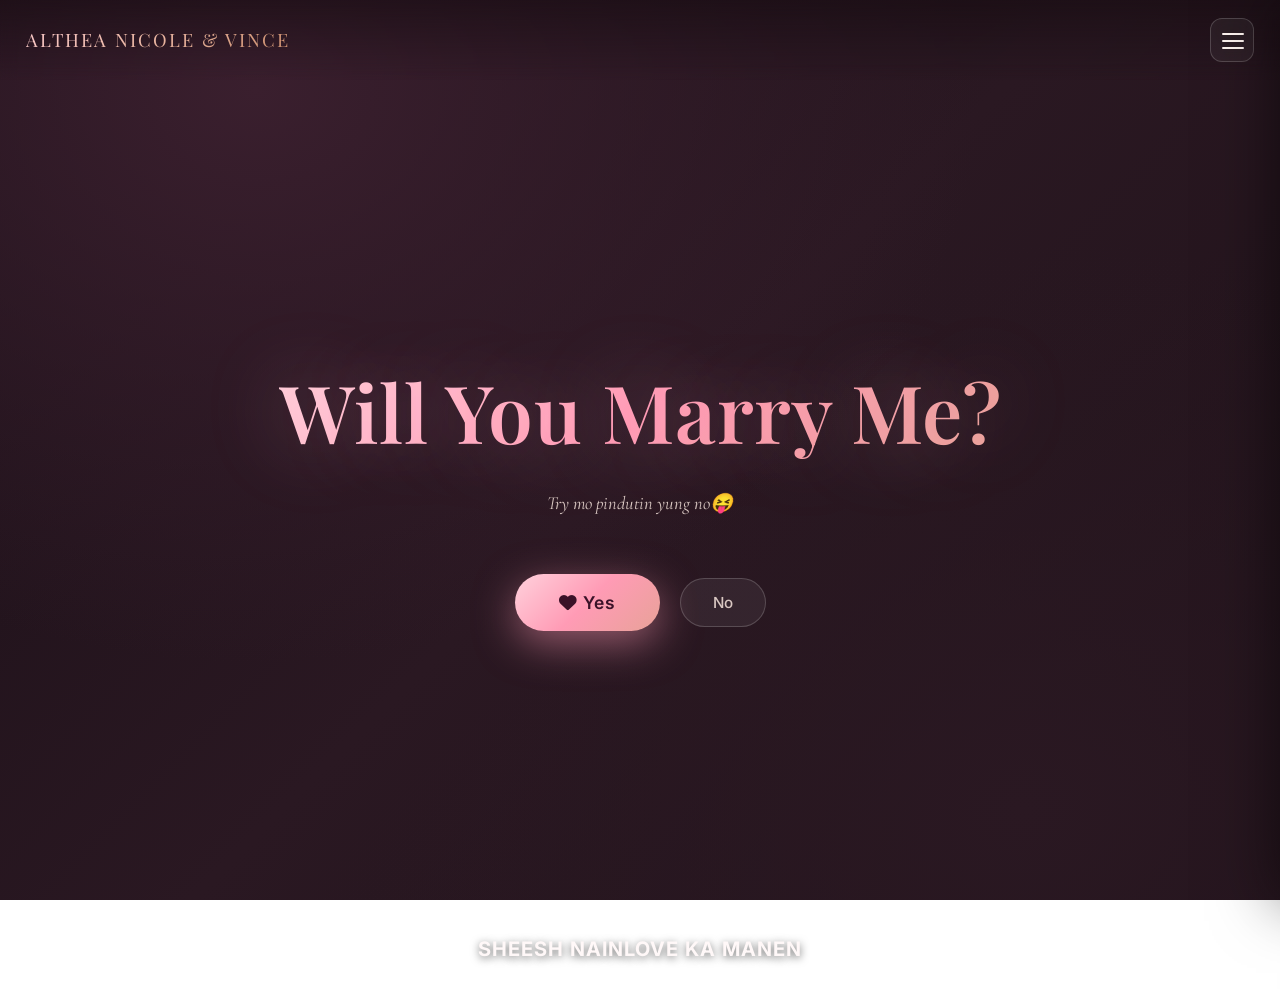
==== commit bd8160aa: "Add files via upload" ====
--- a/marry.html
+++ b/marry.html
@@ -97,4 +97,4 @@
 <script src="script.js"></script>
 <script>initMarry();</script>
 </body>
-</html>
+</html>
--- a/style.css
+++ b/style.css
@@ -480,179 +480,154 @@
 .player audio{width:100%;margin-top:14px}
 
 /* ===== MARRY ME ===== */
-‎.marry{
-‎  min-height:calc(100vh - 90px);
-‎  display:flex;flex-direction:column;align-items:center;justify-content:center;
-‎  text-align:center;padding:40px 24px;position:relative;overflow:hidden;
-‎}
-‎.marry h1{
-‎  font-size:clamp(2.6rem,8vw,5rem);
-‎  background:var(--gradient-pink);
-‎  -webkit-background-clip:text;background-clip:text;color:transparent;
-‎  margin-bottom:14px;text-shadow:0 0 80px rgba(255,182,200,.4);
-‎}
-‎.marry .sub{
-‎  font-family:'Cormorant Garamond','Playfair Display',serif;font-style:italic;
-‎  color:var(--muted);max-width:560px;font-size:1.15rem;margin-bottom:44px;
-‎}
-‎.marry-btns{display:flex;gap:20px;align-items:center;position:relative;height:80px}
-‎#yesBtn{
-‎  padding:18px 44px;border-radius:50px;border:none;cursor:pointer;
-‎  font-family:'Inter',sans-serif;font-weight:600;font-size:1.1rem;letter-spacing:1px;
-‎  background:var(--gradient-pink);color:#3a1228;
-‎  box-shadow:0 12px 40px rgba(255,155,181,.5);
-‎  transition:transform .4s var(--ease), box-shadow .4s var(--ease);
-‎}
-‎#yesBtn:hover{box-shadow:0 16px 50px rgba(255,155,181,.7)}
-‎#noBtn{
-‎  padding:14px 32px;border-radius:50px;border:1px solid var(--border);cursor:pointer;
-‎  font-family:'Inter',sans-serif;font-weight:500;font-size:.95rem;
-‎  background:rgba(255,255,255,.06);color:var(--muted);
-‎  transition:transform .35s var(--ease), width .3s, padding .3s, font-size .3s;
-‎  position:relative;
-‎}
-‎#noBtn:hover{background:rgba(255,255,255,.1);color:var(--text)}
-‎
-‎/* Celebration */
-‎.celebration{
-‎  position: fixed;
-‎  inset: 0;
-‎  display: none;
-‎  align-items: center;
-‎  justify-content: center;
-‎  flex-direction: column;
-‎  text-align: center;
-‎  padding: 24px;
-‎  z-index: 50;
-‎
-‎  background-image: url("7f48d86f89e229b7bdb7acd57d83c1af.jpg");
-‎  background-size: cover;      /* sakop buong screen */
-‎  background-position: center; /* naka-center */
-‎  background-repeat: no-repeat;
-‎  
-‎  opacity: 0;
-‎    transform: translateY(20px);
-‎
-‎    animation: fadeInUp .8s ease forwards;
-‎}
-‎@keyframes fadeInUp{
-‎    from{
-‎        opacity: 0;
-‎        transform: translateY(20px);
-‎    }
-‎    to{
-‎        opacity: 1;
-‎        transform: translateY(0);
-‎    }
-‎}
-‎.celebration.show{display:flex}
-‎.celebration h1{
-‎  font-size: clamp(3rem,10vw,6.5rem);
-‎  color: #ffd6e7;
-‎
-‎  text-shadow:
-‎    0 0 10px rgba(255,214,231,.😎,
-‎    0 0 25px rgba(255,182,193,.6),
-‎    0 4px 12px rgba(0,0,0,.8);
-‎
-‎}
-‎.celebration .forever{
-‎  font-family: 'Playfair Display', serif;
-‎  font-size: 2rem;
-‎  color: #ffd6e7;
-‎    text-shadow:
-‎        0 0 10px rgba(255,214,231,.😎,
-‎        0 0 25px rgba(255,182,193,.6),
-‎        0 4px 12px rgba(0,0,0,.8);
-‎}
-‎@keyframes scaleIn{from{opacity:0;transform:scale(.7)}to{opacity:1;transform:scale(1)}}
-‎
-‎
-‎p.msg{
-‎    font-size: 1.25rem;
-‎    line-height: 1.9;
-‎
-‎    color: #fff8f8;
-‎
-‎    text-shadow:
-‎      0 2px 8px rgba(0,0,0,.6),
-‎      0 0 20px rgba(255,255,255,.2);
-‎
-‎    font-weight: 700;
-‎}
-‎p.msg{
-‎  background: linear-gradient(
-‎    135deg,
-‎    rgba(255, 182, 193, .18),
-‎    rgba(255, 105, 180, .10)
-‎  );
-‎
-‎  backdrop-filter: blur(12px);
-‎  -webkit-backdrop-filter: blur(12px);
-‎
-‎  border: 1px solid rgba(255, 220, 230, .30);
-‎
-‎  box-shadow:
-‎    0 10px 35px rgba(255, 105, 180, .18),
-‎    inset 0 1px 0 rgba(255,255,255,.2);
-‎
-‎  border-radius: 20px;
-‎  padding: 18px 22px;
-‎
-‎  color: #fffafc;
-‎}
-‎
-‎
-‎
-‎.celebration-content{
-‎    width: 100%;
-‎    max-width: 900px;
-‎
-‎    max-height: 85vh;
-‎    overflow-y: auto;
-‎
-‎    padding: 20px;
-‎    margin-top: 100px;
-‎
-‎    display: flex;
-‎    flex-direction: column;
-‎    gap: 24px;
-‎
-‎    scrollbar-width: none;
-‎}
-‎
-‎.celebration-content::-webkit-scrollbar{
-‎    display:none;
-‎}
-‎.celebration::before{
-‎    content:"";
-‎    position:absolute;
-‎    inset:0;
-‎
-‎    background:
-‎      linear-gradient(
-‎        rgba(20,10,20,.25),
-‎        rgba(20,10,20,.45)
-‎      );
-‎
-‎    z-index:-1;
-‎}
-‎
-‎
-‎
-‎/* Falling petals */
-‎.petal-fall{
-‎  position:fixed;top:-30px;width:14px;height:18px;
-‎  background:radial-gradient(ellipse at 50% 100%,#ffd1dc,#ff9bb5);
-‎  border-radius:50% 50% 50% 50% / 60% 60% 40% 40%;
-‎  pointer-events:none;z-index:40;
-‎  animation:fall linear infinite;
-‎}
-‎@keyframes fall{
-‎  0%{transform:translateY(0) rotate(0);opacity:0}
-‎  10%{opacity:1}
-‎  100%{transform:translateY(110vh) rotate(720deg);opacity:.7}
-‎}
+.marry{
+  min-height:calc(100vh - 90px);
+  display:flex;flex-direction:column;align-items:center;justify-content:center;
+  text-align:center;padding:40px 24px;position:relative;overflow:hidden;
+}
+.marry h1{
+  font-size:clamp(2.6rem,8vw,5rem);
+  background:var(--gradient-pink);
+  -webkit-background-clip:text;background-clip:text;color:transparent;
+  margin-bottom:14px;text-shadow:0 0 80px rgba(255,182,200,.4);
+}
+.marry .sub{
+  font-family:'Cormorant Garamond','Playfair Display',serif;font-style:italic;
+  color:var(--muted);max-width:560px;font-size:1.15rem;margin-bottom:44px;
+}
+.marry-btns{display:flex;gap:20px;align-items:center;position:relative;height:80px}
+#yesBtn{
+  padding:18px 44px;border-radius:50px;border:none;cursor:pointer;
+  font-family:'Inter',sans-serif;font-weight:600;font-size:1.1rem;letter-spacing:1px;
+  background:var(--gradient-pink);color:#3a1228;
+  box-shadow:0 12px 40px rgba(255,155,181,.5);
+  transition:transform .4s var(--ease), box-shadow .4s var(--ease);
+}
+#yesBtn:hover{box-shadow:0 16px 50px rgba(255,155,181,.7)}
+#noBtn{
+  padding:14px 32px;border-radius:50px;border:1px solid var(--border);cursor:pointer;
+  font-family:'Inter',sans-serif;font-weight:500;font-size:.95rem;
+  background:rgba(255,255,255,.06);color:var(--muted);
+  transition:transform .35s var(--ease), width .3s, padding .3s, font-size .3s;
+  position:relative;
+}
+#noBtn:hover{background:rgba(255,255,255,.1);color:var(--text);}
+
+/* Celebration */
+.celebration{
+  position: fixed;
+  inset: 0;
+  display: none;
+  align-items: center;
+  justify-content: center;
+  flex-direction: column;
+  text-align: center;
+  padding: 24px;
+  z-index: 50;
+  background-image: url("495c866c-0470-48e4-acb7-02ecbc108c14.jpg");
+  background-size: cover;
+  background-position: center;
+  background-repeat: no-repeat;
+  opacity: 0;
+  transform: translateY(20px);
+  animation: fadeInUp .8s ease forwards;
+}
+@keyframes fadeInUp{
+    from{
+        opacity: 0;
+        transform: translateY(20px);
+    }
+    to{
+        opacity: 1;
+        transform: translateY(0);
+    }
+}
+.celebration.show{display:flex}
+.celebration h1{
+  font-size: clamp(3rem,10vw,6.5rem);
+  color: #ffd6e7;
+  text-shadow:
+    0 0 10px rgba(255,214,231,.6),
+    0 0 25px rgba(255,182,193,.6),
+    0 4px 12px rgba(0,0,0,.8);
+}
+.celebration .forever{
+  font-family: 'Playfair Display', serif;
+  font-size: 2rem;
+  color: #ffd6e7;
+  text-shadow:
+    0 0 10px rgba(255,214,231,.6),
+    0 0 25px rgba(255,182,193,.6),
+    0 4px 12px rgba(0,0,0,.8);
+}
+@keyframes scaleIn{from{opacity:0;transform:scale(.7)}to{opacity:1;transform:scale(1)}}
+
+p.msg{
+    font-size: 1.25rem;
+    line-height: 1.9;
+    color: #fff8f8;
+    text-shadow:
+      0 2px 8px rgba(0,0,0,.6),
+      0 0 20px rgba(255,255,255,.2);
+    font-weight: 700;
+}
+p.msg{
+  background: linear-gradient(
+    135deg,
+    rgba(255, 182, 193, .18),
+    rgba(255, 105, 180, .10)
+  );
+  backdrop-filter: blur(12px);
+  -webkit-backdrop-filter: blur(12px);
+  border: 1px solid rgba(255, 220, 230, .30);
+  box-shadow:
+    0 10px 35px rgba(255, 105, 180, .18),
+    inset 0 1px 0 rgba(255,255,255,.2);
+  border-radius: 20px;
+  padding: 18px 22px;
+  color: #fffafc;
+}
+
+.celebration-content{
+    width: 100%;
+    max-width: 900px;
+    max-height: 85vh;
+    overflow-y: auto;
+    padding: 20px;
+    margin-top: 100px;
+    display: flex;
+    flex-direction: column;
+    gap: 24px;
+    scrollbar-width: none;
+}
+.celebration-content::-webkit-scrollbar{
+    display:none;
+}
+.celebration::before{
+    content:"";
+    position:absolute;
+    inset:0;
+    background:
+      linear-gradient(
+        rgba(20,10,20,.25),
+        rgba(20,10,20,.45)
+      );
+    z-index:-1;
+}
+
+/* Falling petals */
+.petal-fall{
+  position:fixed;top:-30px;width:14px;height:18px;
+  background:radial-gradient(ellipse at 50% 100%,#ffd1dc,#ff9bb5);
+  border-radius:50% 50% 50% 50% / 60% 60% 40% 40%;
+  pointer-events:none;z-index:40;
+  animation:fall linear infinite;
+}
+@keyframes fall{
+  0%{transform:translateY(0) rotate(0);opacity:0}
+  10%{opacity:1}
+  100%{transform:translateY(110vh) rotate(720deg);opacity:.7}
+}
 
 /* ===== Footer ===== */
 footer{
